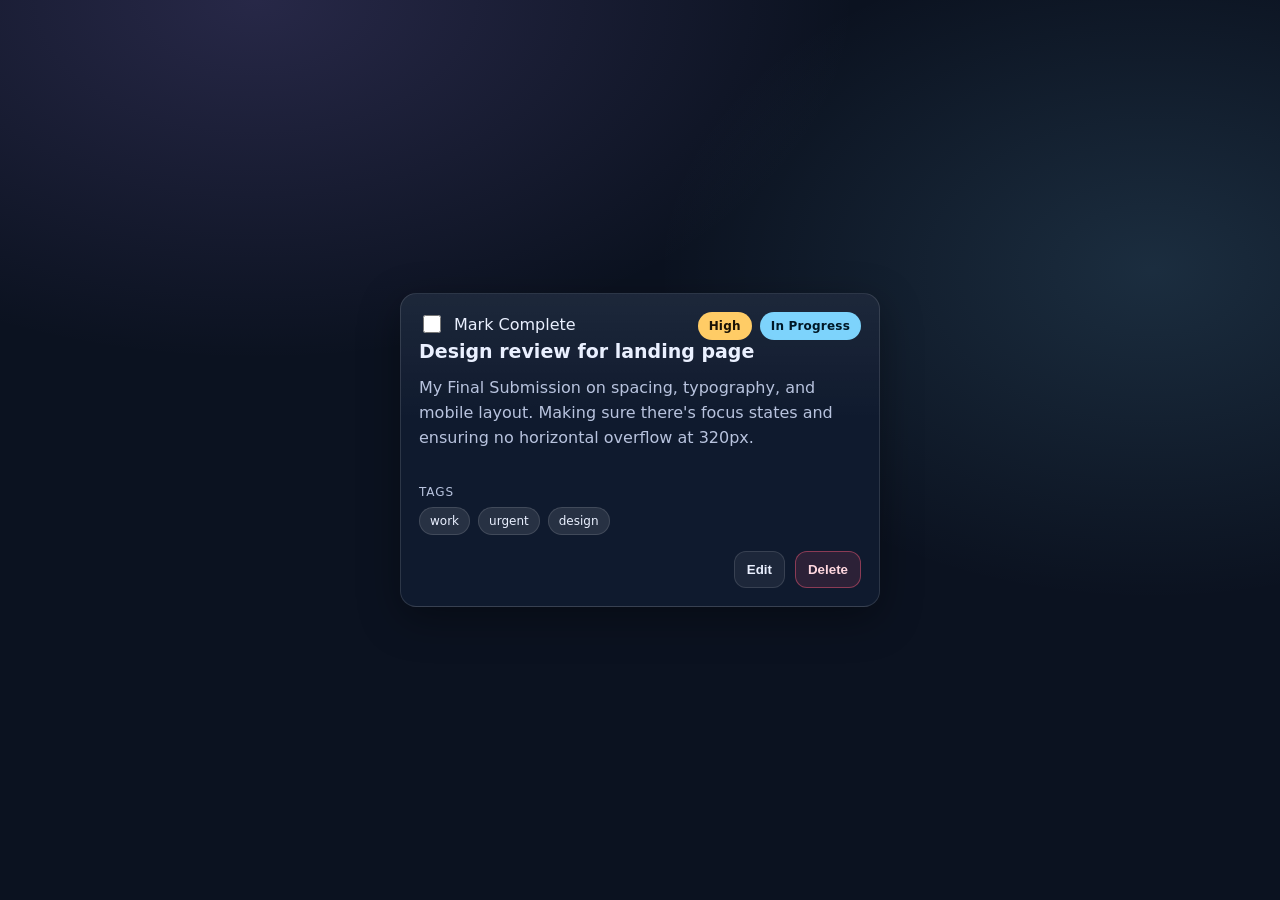
==== Task_Card/index.html @ 832a3af0 "Submission of task" ====
<!DOCTYPE html>
<html lang="en">
<head>
    <meta charset="UTF-8">
    <meta name="viewport" content="width=device-width, initial-scale=1.0">
    <title>Todo Card</title>
    <link rel="stylesheet" href="./styles.css">
</head>
<body>
    <main class="page">
        <article class="card" data-testid="test-todo-card" aria-label="Todo item">
            <header class="card-header">
                <div class="title-row">
                    <div class="complete">
                        <input id="todo-complete" type="checkbox" data-testid="test-todo-complete-toggle"/>
                        <label for="todo-complete">Mark Complete</label>
                    </div>

                    <div class="badges">
                        <span class="badge badge--priority" data-testid="test-todo-priority" aria-label="Priority">
                            High
                        </span>
                        <span class="badge badge--status" data-testid="test-todo-status" aria-label="status">
                            In Progress
                        </span>
                    </div>
                </div>
                <h2 class="title" data-testid="test-todo-title">Design review for landing page</h2>
            </header>

            <p class="description" data-testid="test-todo-description">
                My Final Submission on spacing, typography, and mobile layout. Making sure there's focus states and ensuring no horizontal overflow at 320px.
            </p>

            <section class="meta" aria-label="Due date">
                <time class="due" data-testid="test-todo-due-date"></time>
                <time class="remaining" data-testid="test-todo-time-remaining" aria-live="polite"></time>
            </section>

            <section class="tags" aria-label="Tags">
                <div class="tags__label">Tags</div>
                <ul class="tag-list" role="list" data-testid="test-todo-tags">
                    <li class="chip" data-testid="test-todo-tag-work">work</li>
                    <li class="chip" data-testid="test-todo-tag-urgent">urgent</li>
                    <li class="chip">design</li>
                </ul>
            </section>

            <footer class="actions" aria-label="Actions">
                <button type="button" class="btn btn--ghost" data-testid="test-todo-edit-button">
                    Edit
                </button>
                <button type="button" class="btn btn--danger" data-testid="test-todo-delete-button">
                    Delete
                </button>
            </footer>
        </article>
    </main>

    <script src="main.js"></script>
</body>
</html>
---- Task_Card/styles.css ----
:root {
  --bg: #0b1220;
  --card: #0f1a2e;
  --text: #eaf0ff;
  --muted: #b8c3de;
  --border: rgba(255, 255, 255, 0.12);

  --priority: #ffcc66;
  --status: #7dd3fc;

  --danger: #ff5c7a;
  --danger-bg: rgba(255, 92, 122, 0.12);

  --chip-bg: rgba(255, 255, 255, 0.10);
  --focus: #a78bfa;
}

* {
  box-sizing: border-box;
}

html,
body {
  height: 100%;
}

body {
  margin: 0;
  font-family: ui-sans-serif, system-ui, -apple-system, Segoe UI, Roboto, Arial, "Noto Sans",
    "Apple Color Emoji", "Segoe UI Emoji";
  color: var(--text);
  background: radial-gradient(1000px 600px at 20% 0%, rgba(167, 139, 250, 0.18), transparent 60%),
    radial-gradient(900px 600px at 90% 30%, rgba(125, 211, 252, 0.14), transparent 55%),
    var(--bg);
}

.page {
  min-height: 100%;
  padding: 20px;
  display: grid;
  place-items: start center;
}

.card {
  width: 100%;
  max-width: 480px;
  background: linear-gradient(180deg, rgba(255, 255, 255, 0.06), transparent 40%), var(--card);
  border: 1px solid var(--border);
  border-radius: 16px;
  padding: 16px;
  box-shadow: 0 12px 40px rgba(0, 0, 0, 0.35);
  overflow: hidden;
}

.card__header {
  display: grid;
  gap: 10px;
}

.title-row {
  display: flex;
  align-items: flex-start;
  justify-content: space-between;
  gap: 12px;
  flex-wrap: wrap;
}

.complete {
  display: flex;
  align-items: center;
  gap: 10px;
}

.complete input[type="checkbox"] {
  width: 18px;
  height: 18px;
  accent-color: #34d399;
}

.badges {
  display: flex;
  gap: 8px;
  flex-wrap: wrap;
  justify-content: flex-end;
}

.badge {
  display: inline-flex;
  align-items: center;
  border-radius: 999px;
  padding: 6px 10px;
  font-size: 12px;
  font-weight: 700;
  letter-spacing: 0.2px;
  border: 1px solid var(--border);
  white-space: nowrap;
}

.badge--priority {
  color: #1a1306;
  background: var(--priority);
  border-color: rgba(255, 204, 102, 0.5);
}

.badge--status {
  color: #001826;
  background: var(--status);
  border-color: rgba(125, 211, 252, 0.5);
}

.title {
  margin: 0;
  font-size: 18px;
  line-height: 1.25;
  word-break: break-word;
  overflow-wrap: anywhere;
}

.description {
  margin: 12px 0 0;
  color: var(--muted);
  line-height: 1.55;
  word-break: break-word;
  overflow-wrap: anywhere;
}

.meta {
  margin-top: 14px;
  display: grid;
  gap: 6px;
}

.due,
.remaining {
  display: inline-block;
  color: var(--muted);
  font-size: 13px;
}

.remaining {
  color: var(--text);
  font-weight: 650;
}

.tags {
  margin-top: 14px;
  display: grid;
  gap: 8px;
}

.tags__label {
  font-size: 12px;
  color: var(--muted);
  text-transform: uppercase;
  letter-spacing: 0.08em;
}

.tag-list {
  display: flex;
  flex-wrap: wrap;
  gap: 8px;
  padding: 0;
  margin: 0;
  list-style: none;
}

.chip {
  max-width: 100%;
  padding: 6px 10px;
  border-radius: 999px;
  background: var(--chip-bg);
  border: 1px solid var(--border);
  color: var(--text);
  font-size: 12px;
  white-space: nowrap;
  overflow: hidden;
  text-overflow: ellipsis;
}

.actions {
  margin-top: 16px;
  display: flex;
  gap: 10px;
  justify-content: flex-end;
  flex-wrap: wrap;
}

.btn {
  appearance: none;
  border: 1px solid var(--border);
  background: rgba(255, 255, 255, 0.06);
  color: var(--text);
  padding: 10px 12px;
  border-radius: 12px;
  font-weight: 650;
  cursor: pointer;
}

.btn--ghost:hover {
  background: rgba(255, 255, 255, 0.10);
}

.btn--danger {
  border-color: rgba(255, 92, 122, 0.45);
  background: var(--danger-bg);
  color: #ffd7df;
}

.btn--danger:hover {
  background: rgba(255, 92, 122, 0.18);
}

:focus-visible {
  outline: 3px solid var(--focus);
  outline-offset: 3px;
  border-radius: 12px;
}

.is-done .title {
  text-decoration: line-through;
  opacity: 0.85;
}

.is-done .badge--status {
  background: #34d399;
  border-color: rgba(52, 211, 153, 0.5);
  color: #062014;
}

@media (min-width: 700px) {
  .page {
    padding: 28px;
    place-items: center;
  }

  .card {
    padding: 18px;
  }

  .title {
    font-size: 19px;
  }
}
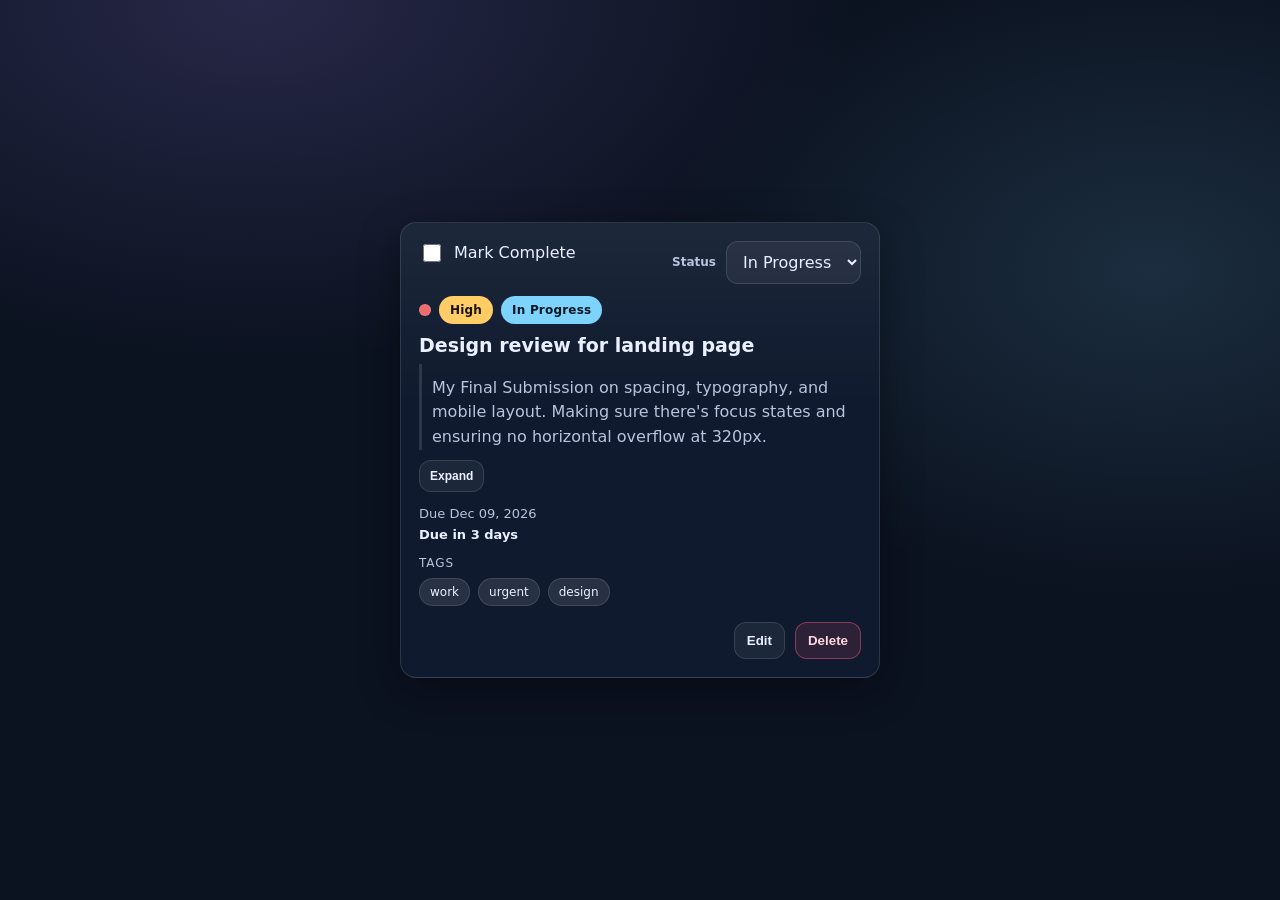
==== commit ca1db990: "Stage 1a: Advanced interactive Todo Card" ====
--- a/Task_Card/index.html
+++ b/Task_Card/index.html
@@ -16,7 +16,28 @@
                         <label for="todo-complete">Mark Complete</label>
                     </div>
 
+                    <div class="controls">
+                        <div class="field field--inline">
+                            <label class="field__label" for="todo-status-select">Status</label>
+                            <select
+                              id="todo-status-select"
+                              class="field__control"
+                              data-testid="test-todo-status-control"
+                              aria-label="Todo status"
+                            >
+                                <option value="Pending">Pending</option>
+                                <option value="In Progress" selected>In Progress</option>
+                                <option value="Done">Done</option>
+                            </select>
+                        </div>
+                    </div>
+
                     <div class="badges">
+                        <span
+                          class="priority-indicator priority-indicator--high"
+                          data-testid="test-todo-priority-indicator"
+                          aria-label="Priority indicator"
+                        ></span>
                         <span class="badge badge--priority" data-testid="test-todo-priority" aria-label="Priority">
                             High
                         </span>
@@ -28,13 +49,39 @@
                 <h2 class="title" data-testid="test-todo-title">Design review for landing page</h2>
             </header>
 
-            <p class="description" data-testid="test-todo-description">
-                My Final Submission on spacing, typography, and mobile layout. Making sure there's focus states and ensuring no horizontal overflow at 320px.
-            </p>
+            <section class="description-wrap" aria-label="Description">
+                <div
+                  id="todo-collapsible"
+                  class="collapsible is-collapsed"
+                  data-testid="test-todo-collapsible-section"
+                >
+                    <p class="description" data-testid="test-todo-description">
+                        My Final Submission on spacing, typography, and mobile layout. Making sure there's focus states and ensuring no horizontal overflow at 320px.
+                    </p>
+                </div>
+                <button
+                  type="button"
+                  class="btn btn--ghost btn--small"
+                  data-testid="test-todo-expand-toggle"
+                  aria-expanded="false"
+                  aria-controls="todo-collapsible"
+                >
+                    Expand
+                </button>
+            </section>
 
             <section class="meta" aria-label="Due date">
                 <time class="due" data-testid="test-todo-due-date"></time>
                 <time class="remaining" data-testid="test-todo-time-remaining" aria-live="polite"></time>
+                <span
+                  class="overdue"
+                  data-testid="test-todo-overdue-indicator"
+                  role="status"
+                  aria-label="Overdue"
+                  hidden
+                >
+                    Overdue
+                </span>
             </section>
 
             <section class="tags" aria-label="Tags">
@@ -54,9 +101,73 @@
                     Delete
                 </button>
             </footer>
+
+            <section
+              class="edit"
+              data-testid="test-todo-edit-form"
+              aria-label="Edit todo"
+              hidden
+            >
+                <form class="edit__form" id="todo-edit-form">
+                    <div class="field">
+                        <label class="field__label" for="edit-title">Title</label>
+                        <input
+                          id="edit-title"
+                          class="field__control"
+                          type="text"
+                          data-testid="test-todo-edit-title-input"
+                          autocomplete="off"
+                        />
+                    </div>
+
+                    <div class="field">
+                        <label class="field__label" for="edit-description">Description</label>
+                        <textarea
+                          id="edit-description"
+                          class="field__control"
+                          rows="4"
+                          data-testid="test-todo-edit-description-input"
+                        ></textarea>
+                    </div>
+
+                    <div class="grid-2">
+                        <div class="field">
+                            <label class="field__label" for="edit-priority">Priority</label>
+                            <select
+                              id="edit-priority"
+                              class="field__control"
+                              data-testid="test-todo-edit-priority-select"
+                            >
+                                <option value="Low">Low</option>
+                                <option value="Medium">Medium</option>
+                                <option value="High">High</option>
+                            </select>
+                        </div>
+
+                        <div class="field">
+                            <label class="field__label" for="edit-due">Due date</label>
+                            <input
+                              id="edit-due"
+                              class="field__control"
+                              type="datetime-local"
+                              data-testid="test-todo-edit-due-date-input"
+                            />
+                        </div>
+                    </div>
+
+                    <div class="actions actions--edit" aria-label="Edit actions">
+                        <button type="submit" class="btn" data-testid="test-todo-save-button">
+                            Save
+                        </button>
+                        <button type="button" class="btn btn--ghost" data-testid="test-todo-cancel-button">
+                            Cancel
+                        </button>
+                    </div>
+                </form>
+            </section>
         </article>
     </main>
 
-    <script src="main.js"></script>
+    <script src="./main.js"></script>
 </body>
 </html>
--- a/Task_Card/styles.css
+++ b/Task_Card/styles.css
@@ -7,6 +7,8 @@
 
   --priority: #ffcc66;
   --status: #7dd3fc;
+  --overdue: #fb7185;
+  --overdue-bg: rgba(251, 113, 133, 0.14);
 
   --danger: #ff5c7a;
   --danger-bg: rgba(255, 92, 122, 0.12);
@@ -52,7 +54,7 @@
   overflow: hidden;
 }
 
-.card__header {
+.card-header {
   display: grid;
   gap: 10px;
 }
@@ -63,6 +65,13 @@
   justify-content: space-between;
   gap: 12px;
   flex-wrap: wrap;
+}
+
+.controls {
+  display: flex;
+  gap: 10px;
+  flex-wrap: wrap;
+  align-items: flex-start;
 }
 
 .complete {
@@ -82,6 +91,26 @@
   gap: 8px;
   flex-wrap: wrap;
   justify-content: flex-end;
+}
+
+.priority-indicator {
+  width: 12px;
+  height: 12px;
+  border-radius: 999px;
+  border: 1px solid var(--border);
+  align-self: center;
+}
+
+.priority-indicator--low {
+  background: rgba(52, 211, 153, 0.9);
+}
+
+.priority-indicator--medium {
+  background: rgba(251, 191, 36, 0.95);
+}
+
+.priority-indicator--high {
+  background: rgba(248, 113, 113, 0.95);
 }
 
 .badge {
@@ -124,6 +153,24 @@
   overflow-wrap: anywhere;
 }
 
+.description-wrap {
+  margin-top: 6px;
+  display: grid;
+  gap: 10px;
+}
+
+.collapsible {
+  border-left: 3px solid rgba(255, 255, 255, 0.12);
+  padding-left: 10px;
+}
+
+.collapsible.is-collapsed .description {
+  display: -webkit-box;
+  -webkit-line-clamp: 3;
+  -webkit-box-orient: vertical;
+  overflow: hidden;
+}
+
 .meta {
   margin-top: 14px;
   display: grid;
@@ -142,6 +189,18 @@
   font-weight: 650;
 }
 
+.overdue {
+  justify-self: start;
+  width: fit-content;
+  padding: 6px 10px;
+  border-radius: 999px;
+  border: 1px solid rgba(251, 113, 133, 0.45);
+  background: var(--overdue-bg);
+  color: #ffd7df;
+  font-size: 12px;
+  font-weight: 750;
+}
+
 .tags {
   margin-top: 14px;
   display: grid;
@@ -196,6 +255,12 @@
   cursor: pointer;
 }
 
+.btn--small {
+  padding: 8px 10px;
+  font-size: 12px;
+  width: fit-content;
+}
+
 .btn--ghost:hover {
   background: rgba(255, 255, 255, 0.10);
 }
@@ -225,6 +290,73 @@
   background: #34d399;
   border-color: rgba(52, 211, 153, 0.5);
   color: #062014;
+}
+
+.is-done .remaining {
+  color: rgba(234, 240, 255, 0.9);
+}
+
+.is-overdue:not(.is-done) .remaining {
+  color: #ffd7df;
+}
+
+.is-overdue:not(.is-done) .due {
+  color: #ffd7df;
+}
+
+.field {
+  display: grid;
+  gap: 6px;
+  min-width: 0;
+}
+
+.field--inline {
+  display: grid;
+  grid-template-columns: auto 1fr;
+  align-items: center;
+  column-gap: 10px;
+}
+
+.field__label {
+  font-size: 12px;
+  color: var(--muted);
+  font-weight: 700;
+}
+
+.field__control {
+  width: 100%;
+  min-width: 0;
+  padding: 10px 12px;
+  border-radius: 12px;
+  border: 1px solid var(--border);
+  background: rgba(255, 255, 255, 0.06);
+  color: var(--text);
+  font: inherit;
+}
+
+.field__control:focus-visible {
+  outline: 3px solid var(--focus);
+  outline-offset: 3px;
+}
+
+.grid-2 {
+  display: grid;
+  gap: 12px;
+}
+
+.edit {
+  margin-top: 16px;
+  padding-top: 16px;
+  border-top: 1px solid var(--border);
+}
+
+.edit__form {
+  display: grid;
+  gap: 12px;
+}
+
+.actions--edit {
+  justify-content: flex-start;
 }
 
 @media (min-width: 700px) {
@@ -240,4 +372,8 @@
   .title {
     font-size: 19px;
   }
+
+  .grid-2 {
+    grid-template-columns: 1fr 1fr;
+  }
 }
